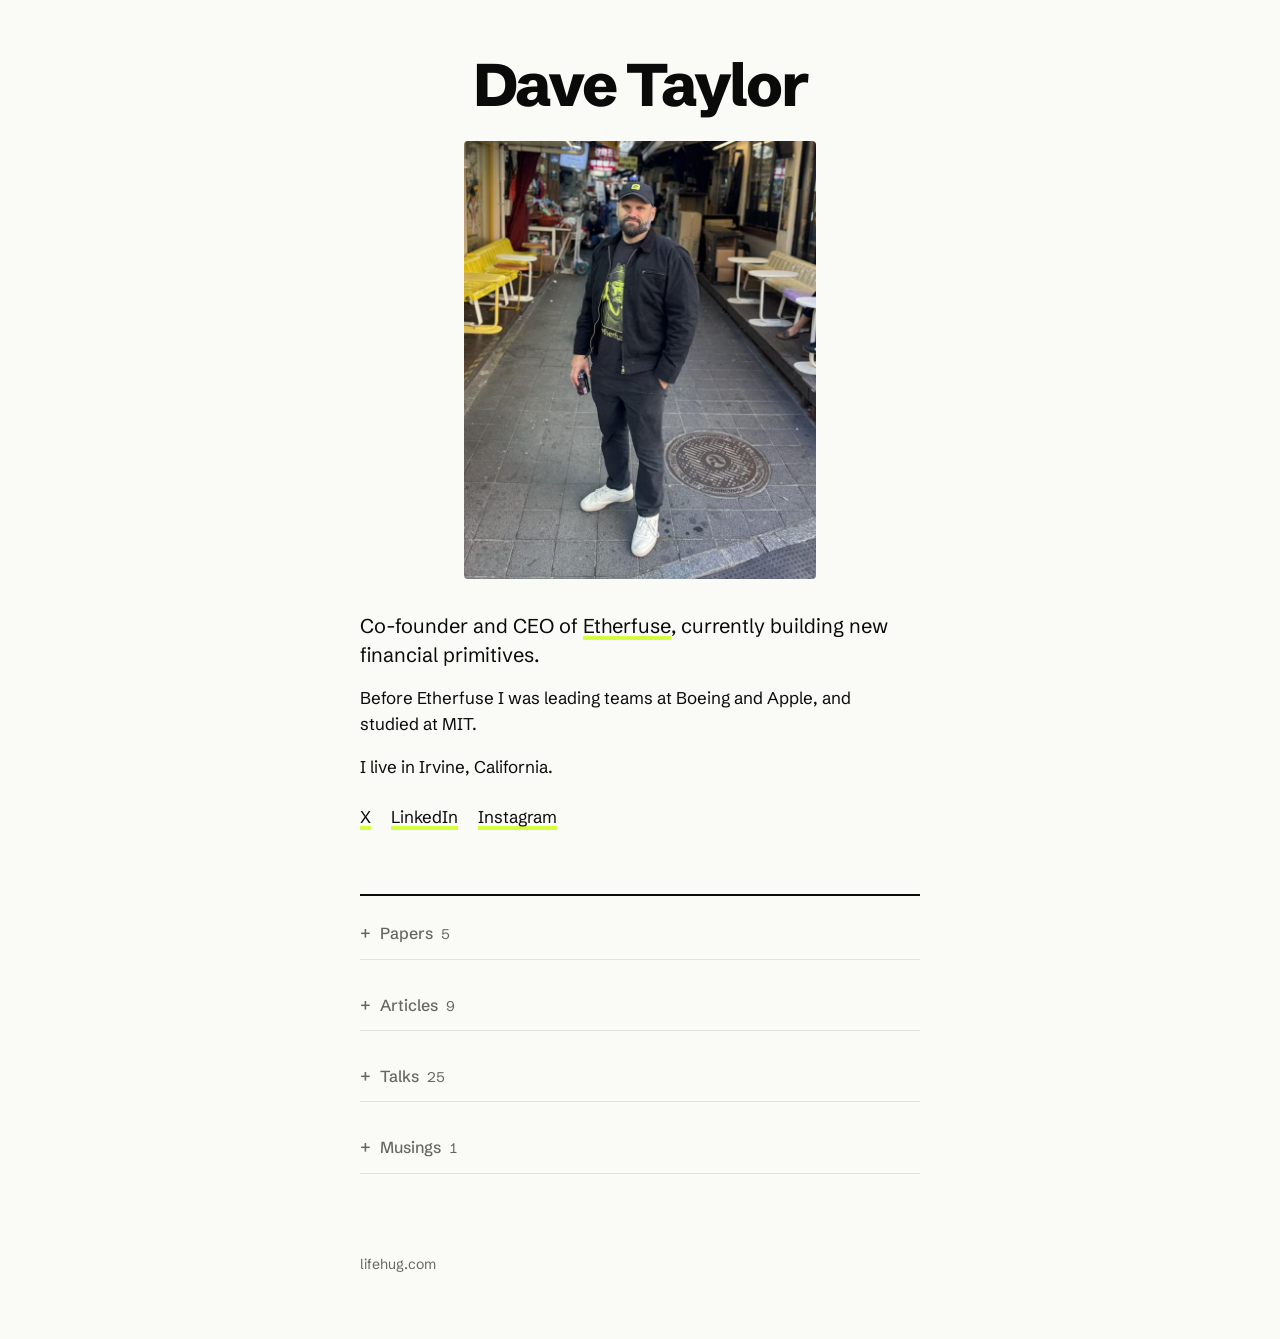
==== index.html @ 33fb0178 "Add Google tag to both pages Co-Authored-By: Claude Fable 5.2 <noreply@anthropic.com>" ====
<!doctype html>
<html lang="en">
<head>
<meta charset="utf-8">
<meta name="viewport" content="width=device-width, initial-scale=1, viewport-fit=cover">
<title>Dave Taylor</title>
<link rel="icon" href="data:image/svg+xml,<svg xmlns=%22http://www.w3.org/2000/svg%22 viewBox=%220 0 100 100%22><text y=%22.9em%22 font-size=%2290%22>🫂</text></svg>">
<meta name="description" content="Dave Taylor, co-founder and CEO of Etherfuse. Papers, talks and side projects.">
<link rel="preconnect" href="https://fonts.googleapis.com">
<link rel="preconnect" href="https://fonts.gstatic.com" crossorigin>
<link href="https://fonts.googleapis.com/css2?family=Schibsted+Grotesk:wght@400;500;700;800&display=swap" rel="stylesheet">
<style>
:root{
  --bg:#FAFAF6; --ink:#0A0A0A; --muted:#66665F; --rule:#E2E2DA; --lime:#D4FF3F; --link:#0A0A0A; --mark-ink:#000000;
  color-scheme: light;
  box-sizing:border-box;
  padding-top:env(safe-area-inset-top,0px);
  padding-bottom:env(safe-area-inset-bottom,0px);
}
@media (prefers-color-scheme: light){
  :root:not([data-theme="dark"]){
    --bg:#FAFAF6; --ink:#0A0A0A; --muted:#66665F; --rule:#E2E2DA; --lime:#D4FF3F; --link:#0A0A0A; --mark-ink:#000000;
    color-scheme: light;
  }
}
:root[data-theme="light"]{ --bg:#FAFAF6; --ink:#0A0A0A; --muted:#66665F; --rule:#E2E2DA; --link:#0A0A0A; color-scheme: light; }
*,*::before,*::after{box-sizing:inherit}
html{scroll-padding-top:env(safe-area-inset-top,0px)}
body{
  margin:0; background:var(--bg); color:var(--ink);
  font-family:"Schibsted Grotesk", "Helvetica Neue", Helvetica, Arial, sans-serif;
  font-size:1.0625rem; line-height:1.55; -webkit-font-smoothing:antialiased;
}
main{max-width:38rem; margin:0 auto; padding:3.5rem 1.5rem 4rem}
.photo{
  display:block; width:min(100%, 22rem); aspect-ratio:900/1120; object-fit:cover; margin:0 auto 2rem;
  border-radius:4px; background:var(--rule);
}
h1{
  font-weight:800; font-size:clamp(2.6rem, 9vw, 3.75rem); line-height:.95;
  letter-spacing:-.035em; margin:0 0 1.75rem; text-align:center;
}
.bio p{margin:0 0 1rem; max-width:34rem}
.bio p:first-child{font-size:1.25rem; line-height:1.45}
.contact{display:flex; flex-wrap:wrap; gap:.25rem 1.25rem; margin:1.5rem 0 0; padding:0; list-style:none}
a{color:var(--link); text-decoration:underline; text-decoration-color:var(--lime); text-decoration-thickness:4px; text-underline-offset:.15em}
a:hover{background:var(--lime); color:var(--mark-ink); text-decoration:none}
a:focus-visible{outline:2px solid var(--ink); outline-offset:3px}
section{margin-top:4rem}
h2{
  font-size:1.75rem; font-weight:800; letter-spacing:-.02em; line-height:1.1;
  margin:0 0 .25rem; padding-bottom:.75rem; border-bottom:2px solid var(--ink);
}
h3{font-size:1rem; font-weight:500; color:var(--muted); margin:2rem 0 .25rem}
ul.items{list-style:none; margin:0; padding:0}
.items li{padding:1rem 0; border-bottom:1px solid var(--rule)}
.row{display:flex; justify-content:space-between; align-items:baseline; gap:1rem}
.row .t{font-weight:700}
.row .t a{font-weight:700}
.yr{color:var(--muted); font-variant-numeric:tabular-nums; white-space:nowrap; font-size:.9375rem}
.items p{margin:.25rem 0 0; color:var(--muted); font-size:.9375rem; max-width:32rem}
.group summary{display:flex; align-items:baseline; gap:.5rem; cursor:pointer; margin:2rem 0 0; padding-bottom:.75rem; border-bottom:1px solid var(--rule); list-style:none}
.group summary::-webkit-details-marker{display:none}
.group summary::before{content:"+"; color:var(--muted); font-weight:500; width:.75rem}
.group[open] summary::before{content:"\2212"}
.group summary h3{display:inline; margin:0}
.group:first-child summary{margin-top:0}
section{border-top:2px solid var(--ink); padding-top:1.5rem}
.group summary:hover h3, .group[open] summary h3{color:var(--ink)}
.group .count{color:var(--muted); font-size:.875rem; font-variant-numeric:tabular-nums}
.group summary:focus-visible{outline:2px solid var(--ink); outline-offset:3px}
.items li:target{background:var(--lime); margin:0 -.75rem; padding-left:.75rem; padding-right:.75rem; border-radius:4px; border-bottom-color:transparent}
.items li:target p, .items li:target .yr{color:var(--mark-ink)}
.items li:target a{text-decoration-color:var(--ink)}
.items li, .group{scroll-margin-top:1.5rem}
.intro{color:var(--muted); margin:1rem 0 0}
footer{margin-top:5rem; color:var(--muted); font-size:.875rem}
@media (max-width:30rem){ main{padding-top:2rem} .bio p:first-child{font-size:1.125rem} }
</style>
<script async src="https://www.googletagmanager.com/gtm.js?id=GTM-PW4VK99V"></script>
<script>
  window.dataLayer = window.dataLayer || [];
  function gtag(){dataLayer.push(arguments);}
  gtag('js', new Date());
</script>
</head>
<body>
<main>
  <h1>Dave Taylor</h1>
  <img class="photo" src="dave.jpg" alt="Dave Taylor standing in a market alley in Seoul">

  <div class="bio">
    <p>Co-founder and CEO of <a href="https://etherfuse.com">Etherfuse</a>, currently building new financial primitives.</p>
    <p>Before Etherfuse I was leading teams at Boeing and Apple, and studied at MIT.</p>
    <p>I live in Irvine, California.</p>
  </div>
  <ul class="contact">
    <li><a href="https://x.com/EtherfuseDave">X</a></li>
    <li><a href="https://www.linkedin.com/in/lifehug">LinkedIn</a></li>
    <li><a href="https://www.instagram.com/lifehug">Instagram</a></li>
  </ul>

  <section id="work">
    <details class="group" id="papers">
      <summary><h3>Papers</h3><span class="count">5</span></summary>
      <ul class="items">
        <li>
          <div class="row"><span class="t"><a href="https://etherfuse.com/blog/beyond-usd">Stablecoins Are Not Enough</a></span><span class="yr">2025</span></div>
          <p>The case for global, yield-bearing primitives: why local-currency government debt, not dollar stablecoins, should be the base layer for on-chain FX.</p>
        </li>
        <li>
          <div class="row"><span class="t"><a href="https://www.sec.gov/about/crypto-task-force/written-submission/etherfuse-brogan-law-052325">Toward a Framework for Tokenized Sovereign Bonds</a></span><span class="yr">2025</span></div>
          <p>Comment letter to the SEC Crypto Task Force, with Brogan Law, proposing a sandbox for trading tokenized foreign sovereign bonds in the US.</p>
        </li>
        <li>
          <div class="row"><span class="t"><a href="https://docs.etherfuse.com/sovereign-coins/sovereign-coins-whitepaper">Sovereign Coins whitepaper</a></span><span class="yr">2024</span></div>
          <p>Local-currency stablecoins backed by government bonds instead of cash.</p>
        </li>
        <li>
          <div class="row"><span class="t"><a href="https://stablebonds.s3.us-west-2.amazonaws.com/neon.pdf">Stablebonds whitepaper</a></span><span class="yr">2023</span></div>
          <p>How Etherfuse tokenizes sovereign bonds one-for-one and passes the yield through to holders.</p>
        </li>
        <li>
          <div class="row"><span class="t"><a href="https://etherfuse.substack.com/p/measuring-proof-of-stake-networks">Measuring Proof-of-Stake Networks</a></span><span class="yr">2022</span></div>
          <p>Why decentralizing the infrastructure behind proof-of-stake networks matters, and how to measure it.</p>
        </li>
      </ul>
    </details>

    <details class="group" id="articles">
      <summary><h3>Articles</h3><span class="count">9</span></summary>
      <ul class="items">
        <li>
          <div class="row"><span class="t"><a href="https://x.com/EtherfuseDave/status/1973522988252426356">On Asset Security</a></span><span class="yr">2025</span></div>
        </li>
        <li>
          <div class="row"><span class="t"><a href="https://x.com/EtherfuseDave/status/1970221583806669282">On Foreign Exchange and The Blockchain</a></span><span class="yr">2025</span></div>
        </li>
        <li>
          <div class="row"><span class="t"><a href="https://x.com/EtherfuseDave/status/2077404057379991918">Sovereign Debt Designed for The Future of Debt</a></span><span class="yr">2026</span></div>
        </li>
        <li>
          <div class="row"><span class="t"><a href="https://x.com/EtherfuseDave/status/2036180393188274280">The SEC Just Confirmed: Etherfuse Was Built For This</a></span><span class="yr">2026</span></div>
        </li>
        <li>
          <div class="row"><span class="t"><a href="https://x.com/EtherfuseDave/status/2028572006413897755">The Yield Inversion</a></span><span class="yr">2026</span></div>
        </li>
        <li>
          <div class="row"><span class="t"><a href="https://x.com/EtherfuseDave/status/2024998609750823209">The Fundamental Miscalculation of the Crypto Ecosystem</a></span><span class="yr">2026</span></div>
        </li>
        <li>
          <div class="row"><span class="t"><a href="https://x.com/EtherfuseDave/status/2011894767677067492">Restricting Stablecoin Yield Won't Save US Banks</a></span><span class="yr">2026</span></div>
        </li>
        <li>
          <div class="row"><span class="t"><a href="https://www.mitsloanreview.mx/colaborador/como-blockchain-puede-democratizar-el-acceso-a-la-riqueza/">Cómo Blockchain puede democratizar el acceso a la riqueza</a></span><span class="yr">2024</span></div>
        </li>
        <li>
          <div class="row"><span class="t"><a href="https://etherfuse.com/articles/the-problem-with-yield">The Problem with Yield</a></span><span class="yr">2024</span></div>
        </li>
      </ul>
    </details>

    <details class="group" id="talks">
      <summary><h3>Talks</h3><span class="count">25</span></summary>
      <ul class="items">
        <li>
          <div class="row"><span class="t"><a href="https://www.youtube.com/watch?v=6Z-SP83FD4Y">Lightning Talks: real-world assets on Stellar</a></span><span class="yr">2026</span></div>
          <p>Stellar Development Foundation, with RedStone, WisdomTree, Archax and RedSwan.</p>
        </li>
        <li>
          <div class="row"><span class="t"><a href="https://www.youtube.com/watch?v=cQcRYaa_3IU">Launching Sovereign Debt Onchain in Three Months</a></span><span class="yr">2026</span></div>
          <p>Stabledash.</p>
        </li>
        <li>
          <div class="row"><span class="t"><a href="https://www.youtube.com/watch?v=GaKoAVw93Og">Tokenized sovereign debt and Stablebonds</a></span><span class="yr">2026</span></div>
          <p>Arcane Finance podcast, episode 3.</p>
        </li>
        <li>
          <div class="row"><span class="t"><a href="https://www.youtube.com/watch?v=b4XqTa_cJkM">Bluechip Dialogues #8</a></span><span class="yr">2026</span></div>
          <p>Bluechip.</p>
        </li>
        <li>
          <div class="row"><span class="t"><a href="https://www.youtube.com/watch?v=Lvxnn37m9Dk">On Non-USD Stablecoins</a></span><span class="yr">2026</span></div>
          <p>On The Brink with Castle Island, episode 620.</p>
        </li>
        <li>
          <div class="row"><span class="t"><a href="https://www.youtube.com/watch?v=C8BM6n9xEqg">Why Non-USD Stablecoins Need Sovereign Debt Onchain</a></span><span class="yr">2026</span></div>
          <p>Stableminded, Stabledash.</p>
        </li>
        <li>
          <div class="row"><span class="t"><a href="https://www.youtube.com/watch?v=IlwXXHcM8_A">Stablecoins Are Not Enough: a recap</a></span><span class="yr">2025</span></div>
          <p>Short video walk-through of the paper.</p>
        </li>
        <li>
          <div class="row"><span class="t"><a href="https://www.youtube.com/watch?v=GODOeS6dl6Q">Bringing 100 sovereign currencies on-chain</a></span><span class="yr">2025</span></div>
          <p>block by block podcast with Denelle Dixon, Stellar Development Foundation.</p>
        </li>
        <li>
          <div class="row"><span class="t"><a href="https://www.youtube.com/watch?v=01YovFc74KU">Can Stablebonds Bring Brazil On-Chain?</a></span><span class="yr">2025</span></div>
          <p>Bits and Borders with Aaron Stanley.</p>
        </li>
        <li>
          <div class="row"><span class="t"><a href="https://www.youtube.com/watch?v=54DLQUzORXI">Lightning Talks</a></span><span class="yr">2025</span></div>
          <p>Stellar Meridian 2025, with Ondo Finance and Kredete.</p>
        </li>
        <li>
          <div class="row"><span class="t"><a href="https://stellar.org/blog/ecosystem/stellar-i-awards-2025">RWAs as usable rails</a></span><span class="yr">2025</span></div>
          <p>Stellar i³ Awards.</p>
        </li>
        <li>
          <div class="row"><span class="t"><a href="https://www.youtube.com/watch?v=3FiFpY6Ak-o">Non-USD Stablecoins in Latin America</a></span><span class="yr">2025</span></div>
          <p>Bitso Stablecoin Conference.</p>
        </li>
        <li>
          <div class="row"><span class="t"><a href="https://www.youtube.com/watch?v=ASs2cK2ZNDQ">Spreading Stablecoin Stories in LATAM</a></span><span class="yr">2025</span></div>
          <p>Stabull Stories panel with Bitso and Brazil Crypto Report.</p>
        </li>
        <li>
          <div class="row"><span class="t"><a href="https://www.youtube.com/watch?v=t8h4Yeio0Us">Stablebonds as a blockchain primitive</a></span><span class="yr">2025</span></div>
          <p>Solfate Podcast, on bringing foreign exchange on-chain.</p>
        </li>
        <li>
          <div class="row"><span class="t"><a href="https://www.youtube.com/watch?v=uuYD2OeQJCg">Bringing FX Onchain Through Stablebonds</a></span><span class="yr">2025</span></div>
          <p>Solana Crossroads, Istanbul.</p>
        </li>
        <li>
          <div class="row"><span class="t"><a href="https://www.youtube.com/watch?v=Qf_C2at6aMA">100 Trillion Dollars: Revolutionizing Sovereign Debt</a></span><span class="yr">2025</span></div>
          <p>The reDeFined Podcast, episode 14.</p>
        </li>
        <li>
          <div class="row"><span class="t"><a href="https://www.youtube.com/watch?v=jrHMNNWQKeE">Stablebonds and the DeFi Bond Market Revolution</a></span><span class="yr">2025</span></div>
          <p>Espacio Cripto, Frontera.</p>
        </li>
        <li>
          <div class="row"><span class="t"><a href="https://www.youtube.com/watch?v=Ef52ob00DME">RWAs</a></span><span class="yr">2025</span></div>
          <p>Solana APEX, Mexico City.</p>
        </li>
        <li>
          <div class="row"><span class="t"><a href="https://www.youtube.com/watch?v=kEZj6izR9E4">Launching Stablebonds on Stellar</a></span><span class="yr">2025</span></div>
          <p>Lumen Loop Podcast.</p>
        </li>
        <li>
          <div class="row"><span class="t"><a href="https://www.youtube.com/watch?v=YQHAHksayvo">How Etherfuse Democratizes Access to Safe Investments</a></span><span class="yr">2024</span></div>
          <p>Stellar Meridian, London.</p>
        </li>
        <li>
          <div class="row"><span class="t"><a href="https://www.youtube.com/watch?v=9sP2zyaUAsE">RWAs on Solana</a></span><span class="yr">2024</span></div>
          <p>Solana Crossroads.</p>
        </li>
        <li>
          <div class="row"><span class="t"><a href="https://www.youtube.com/watch?v=ZRQNfpDk9BU">Why Does the Mexican Government Want to Tokenize Its Treasuries?</a></span><span class="yr">2024</span></div>
          <p>Solana podcast.</p>
        </li>
        <li>
          <div class="row"><span class="t"><a href="https://www.youtube.com/watch?v=TIi6DmU21_g">Etherfuse Tokenizes Mexican Government Bonds</a></span><span class="yr">2024</span></div>
          <p>SolanaFloor, TNB episode 48.</p>
        </li>
        <li>
          <div class="row"><span class="t"><a href="https://www.youtube.com/watch?v=3yEepY5SI5g">Etherfuse, tokenización de cetes en México</a></span><span class="yr">2024</span></div>
          <p>Fintech Talks #119, Día Fintech. In Spanish.</p>
        </li>
        <li>
          <div class="row"><span class="t"><a href="https://www.youtube.com/watch?v=9XmrMBxF5gs">Launching Stablebonds</a></span><span class="yr">2023</span></div>
          <p>Solana Breakpoint, Amsterdam.</p>
        </li>
      </ul>
    </details>

    <details class="group" id="musings">
      <summary><h3>Musings</h3><span class="count">1</span></summary>
      <ul class="items">
        <li id="book-of-mormon">
          <div class="row"><span class="t"><a href="book-of-mormon/">Who wrote the Book of Mormon? I asked the text, and here's what it said.</a></span><span class="yr">2026</span></div>
          <p>One person and an AI ran every authorship and borrowing test they could on the 1830 Book of Mormon, against 23,872 authors from its era. Every number links to the file it came from.</p>
        </li>
      </ul>
    </details>
  </section>

  <footer>lifehug.com</footer>
</main>
<script>
// Open the section a shared link points at, e.g. lifehug.com/#book-of-mormon or /#talks
(function(){
  function show(){
    var id = decodeURIComponent(location.hash.slice(1)); if(!id) return;
    var el = document.getElementById(id); if(!el) return;
    var d = el.closest('details'); if(d) d.open = true;
    el.scrollIntoView({block:'center'});
  }
  window.addEventListener('hashchange', show); show();
})();
</script>
</body>
</html>
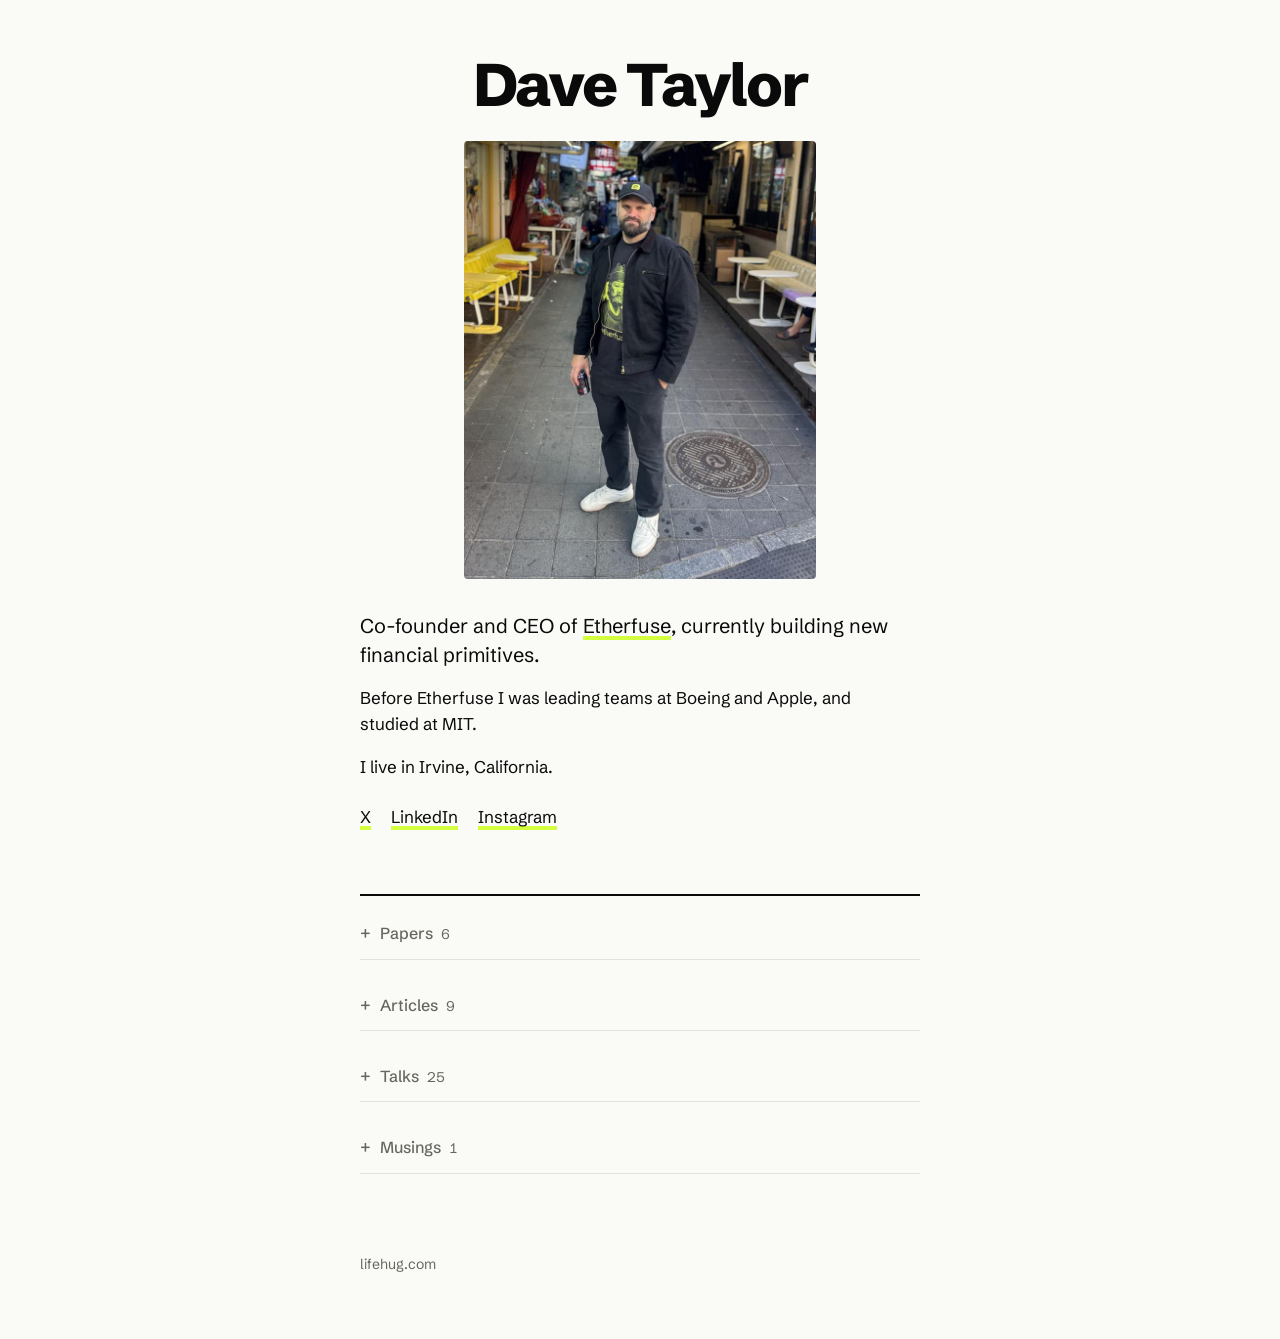
==== commit c9ad530c: "Add The Missing Link to Papers Co-Authored-By: Claude Fable 5.2 <noreply@anthropic.com>" ====
--- a/index.html
+++ b/index.html
@@ -102,8 +102,12 @@
 
   <section id="work">
     <details class="group" id="papers">
-      <summary><h3>Papers</h3><span class="count">5</span></summary>
-      <ul class="items">
+      <summary><h3>Papers</h3><span class="count">6</span></summary>
+      <ul class="items">
+        <li>
+          <div class="row"><span class="t"><a href="https://etherfuse.com/blog/the-missing-link">The Missing Link</a></span><span class="yr">2026</span></div>
+          <p>Beyond USD, Part II: why local currencies need a risk-free rate that works like money.</p>
+        </li>
         <li>
           <div class="row"><span class="t"><a href="https://etherfuse.com/blog/beyond-usd">Stablecoins Are Not Enough</a></span><span class="yr">2025</span></div>
           <p>The case for global, yield-bearing primitives: why local-currency government debt, not dollar stablecoins, should be the base layer for on-chain FX.</p>
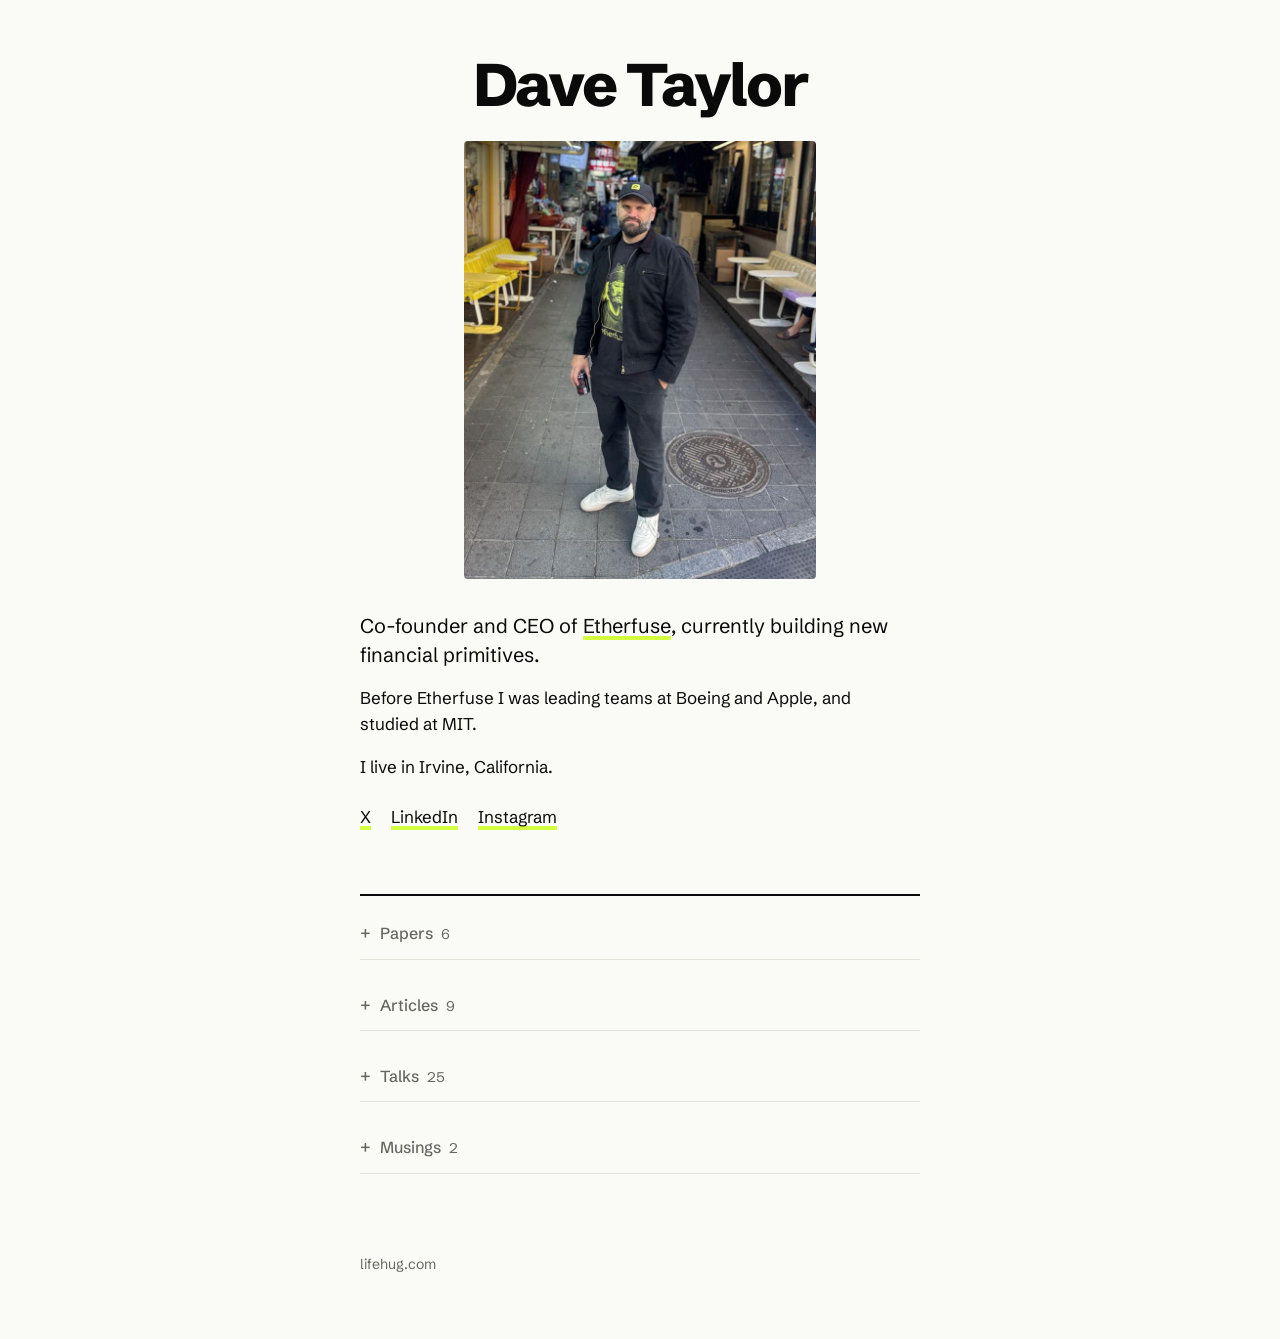
==== commit 43729ae7: "Add the Deftones musings post, The Front Row Index. A long-form post on concert prices, inflation, a" ====
--- a/index.html
+++ b/index.html
@@ -4,7 +4,8 @@
 <meta charset="utf-8">
 <meta name="viewport" content="width=device-width, initial-scale=1, viewport-fit=cover">
 <title>Dave Taylor</title>
-<link rel="icon" href="data:image/svg+xml,<svg xmlns=%22http://www.w3.org/2000/svg%22 viewBox=%220 0 100 100%22><text y=%22.9em%22 font-size=%2290%22>🫂</text></svg>">
+<link rel="icon" href="/assets/icon.svg" type="image/svg+xml">
+<link rel="apple-touch-icon" href="/assets/apple-touch-icon.png">
 <meta name="description" content="Dave Taylor, co-founder and CEO of Etherfuse. Papers, talks and side projects.">
 <link rel="preconnect" href="https://fonts.googleapis.com">
 <link rel="preconnect" href="https://fonts.gstatic.com" crossorigin>
@@ -110,14 +111,14 @@
         </li>
         <li>
           <div class="row"><span class="t"><a href="https://etherfuse.com/blog/beyond-usd">Stablecoins Are Not Enough</a></span><span class="yr">2025</span></div>
-          <p>The case for global, yield-bearing primitives: why local-currency government debt, not dollar stablecoins, should be the base layer for on-chain FX.</p>
+          <p>Beyond USD, Part I: the case for global, yield-bearing primitives: why local-currency government debt, not dollar stablecoins, should be the base layer for on-chain FX.</p>
         </li>
         <li>
           <div class="row"><span class="t"><a href="https://www.sec.gov/about/crypto-task-force/written-submission/etherfuse-brogan-law-052325">Toward a Framework for Tokenized Sovereign Bonds</a></span><span class="yr">2025</span></div>
           <p>Comment letter to the SEC Crypto Task Force, with Brogan Law, proposing a sandbox for trading tokenized foreign sovereign bonds in the US.</p>
         </li>
         <li>
-          <div class="row"><span class="t"><a href="https://docs.etherfuse.com/sovereign-coins/sovereign-coins-whitepaper">Sovereign Coins whitepaper</a></span><span class="yr">2024</span></div>
+          <div class="row"><span class="t"><a href="https://black.etherfuse.com">Sovereign Coins whitepaper</a></span><span class="yr">2024</span></div>
           <p>Local-currency stablecoins backed by government bonds instead of cash.</p>
         </li>
         <li>
@@ -168,7 +169,7 @@
       <summary><h3>Talks</h3><span class="count">25</span></summary>
       <ul class="items">
         <li>
-          <div class="row"><span class="t"><a href="https://www.youtube.com/watch?v=6Z-SP83FD4Y">Lightning Talks: real-world assets on Stellar</a></span><span class="yr">2026</span></div>
+          <div class="row"><span class="t"><a href="https://www.youtube.com/watch?v=6Z-SP83FD4Y&amp;t=1742s">Lightning Talks: real-world assets on Stellar</a></span><span class="yr">2026</span></div>
           <p>Stellar Development Foundation, with RedStone, WisdomTree, Archax and RedSwan.</p>
         </li>
         <li>
@@ -271,8 +272,12 @@
     </details>
 
     <details class="group" id="musings">
-      <summary><h3>Musings</h3><span class="count">1</span></summary>
+      <summary><h3>Musings</h3><span class="count">2</span></summary>
       <ul class="items">
+        <li id="deftones">
+          <div class="row"><span class="t"><a href="deftones/">The Front Row Index: Inflation, Scarcity, and the Second Life of Deftones</a></span><span class="yr">2026</span></div>
+          <p>What inflation explains about concert prices, what it doesn't, and why a 90s band is bigger with Gen Z than ever.</p>
+        </li>
         <li id="book-of-mormon">
           <div class="row"><span class="t"><a href="book-of-mormon/">Who wrote the Book of Mormon? I asked the text, and here's what it said.</a></span><span class="yr">2026</span></div>
           <p>One person and an AI ran every authorship and borrowing test they could on the 1830 Book of Mormon, against 23,872 authors from its era. Every number links to the file it came from.</p>
